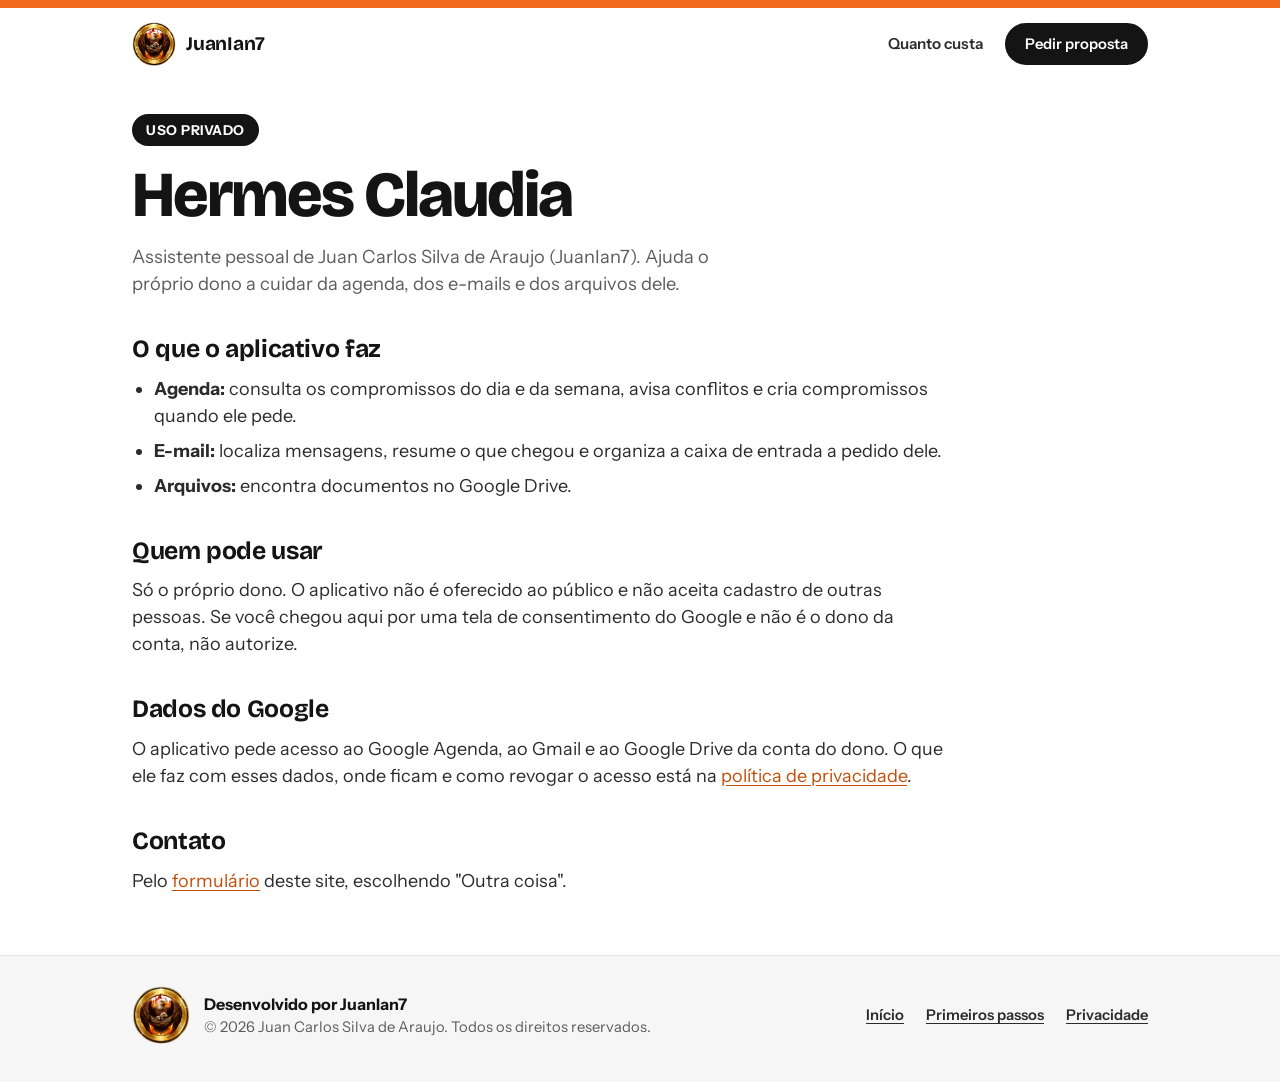
==== claudia/index.html @ cfa9f8a8 "Portfólio JuanIan7: primeira versão (prévia local, formulário em modo de prévia) Co-Authored-By: Cla" ====
<!doctype html>
<html lang="pt-BR">
<head>
<meta charset="utf-8">
<meta name="viewport" content="width=device-width, initial-scale=1">
<title>Hermes Claudia · assistente pessoal de uso privado</title>
<meta name="description" content="Página do aplicativo Hermes Claudia, assistente pessoal de uso privado de Juan Carlos Silva de Araujo (JuanIan7).">
<meta name="author" content="JuanIan7 (https://github.com/JuanIan7)">
<meta name="copyright" content="© 2026 Juan Carlos Silva de Araujo. Todos os direitos reservados.">
<link rel="icon" href="../assets/logo-juanian7.png">
<link rel="preconnect" href="https://fonts.googleapis.com">
<link rel="preconnect" href="https://fonts.gstatic.com" crossorigin>
<link href="https://fonts.googleapis.com/css2?family=Bricolage+Grotesque:opsz,wght@12..96,600..800&family=Instrument+Sans:wght@400..700&display=swap" rel="stylesheet">
<link rel="stylesheet" href="../assets/estilo.css">
</head>
<body>

<header class="topo">
  <div class="dentro">
    <a class="marca" href="../"><img src="../assets/logo-juanian7.png" alt="" width="44" height="44">JuanIan7</a>
    <nav aria-label="Seções">
      <a class="so-grande" href="../#precos">Quanto custa</a>
      <a class="botao pequeno" href="../#pedido">Pedir proposta</a>
    </nav>
  </div>
</header>

<main class="pagina">
  <div class="dentro">

    <span class="selo-privado">Uso privado</span>
    <h1>Hermes Claudia</h1>
    <p class="lide">Assistente pessoal de Juan Carlos Silva de Araujo (JuanIan7). Ajuda o próprio dono a cuidar da agenda, dos e-mails e dos arquivos dele.</p>

    <div class="texto">
      <h2>O que o aplicativo faz</h2>
      <ul>
        <li><b>Agenda:</b> consulta os compromissos do dia e da semana, avisa conflitos e cria compromissos quando ele pede.</li>
        <li><b>E-mail:</b> localiza mensagens, resume o que chegou e organiza a caixa de entrada a pedido dele.</li>
        <li><b>Arquivos:</b> encontra documentos no Google Drive.</li>
      </ul>

      <h2>Quem pode usar</h2>
      <p>Só o próprio dono. O aplicativo não é oferecido ao público e não aceita cadastro de outras pessoas. Se você chegou aqui por uma tela de consentimento do Google e não é o dono da conta, não autorize.</p>

      <h2>Dados do Google</h2>
      <p>O aplicativo pede acesso ao Google Agenda, ao Gmail e ao Google Drive da conta do dono. O que ele faz com esses dados, onde ficam e como revogar o acesso está na <a href="../privacidade/#claudia">política de privacidade</a>.</p>

      <h2>Contato</h2>
      <p>Pelo <a href="../#pedido">formulário</a> deste site, escolhendo "Outra coisa".</p>
    </div>
  </div>
</main>

<footer class="rodape">
  <div class="dentro">
    <div class="assinatura">
      <img src="../assets/logo-juanian7.png" alt="Logo JuanIan7" width="58" height="58">
      <div>
        <a href="https://github.com/JuanIan7" rel="author">Desenvolvido por JuanIan7</a><br>
        © 2026 Juan Carlos Silva de Araujo. Todos os direitos reservados.
      </div>
    </div>
    <nav aria-label="Rodapé">
      <a href="../">Início</a>
      <a href="../comecar/">Primeiros passos</a>
      <a href="../privacidade/">Privacidade</a>
    </nav>
  </div>
</footer>
</body>
</html>
---- assets/estilo.css ----
/* Portfólio JuanIan7. Tema claro: laranja, branco, preto e cinza. Feito primeiro para o celular. */
:root {
  --laranja: #F26A1B;
  --laranja-escuro: #C24E0A;   /* texto laranja sobre branco, com contraste */
  --laranja-claro: #FFF1E7;
  --preto: #141414;
  --texto: #2B2B2B;
  --cinza: #5C5C5C;
  --linha: #E3E3E3;
  --fundo: #F6F6F6;
  --branco: #FFFFFF;
  --titulo: "Bricolage Grotesque", "Arial Narrow", "Helvetica Neue", Arial, sans-serif;
  --corpo: "Instrument Sans", -apple-system, "Segoe UI", Roboto, "Helvetica Neue", Arial, sans-serif;
  --largura: 1080px;
  --raio: 18px;
}
* { box-sizing: border-box; }
html { scroll-behavior: smooth; -webkit-text-size-adjust: 100%; }
body { margin: 0; background: var(--branco); color: var(--texto); font-family: var(--corpo); font-size: 17px; line-height: 1.5; }
img, svg, video { max-width: 100%; display: block; }
a { color: var(--laranja-escuro); text-underline-offset: 3px; }
a:focus-visible, button:focus-visible, input:focus-visible, select:focus-visible, textarea:focus-visible, summary:focus-visible, .escolha:focus-within {
  outline: 3px solid var(--preto); outline-offset: 3px;
}
h1, h2, h3 { font-family: var(--titulo); color: var(--preto); line-height: 1.04; margin: 0; letter-spacing: -0.02em; font-weight: 700; }
h2 { font-size: clamp(2rem, 6.4vw, 3.1rem); }
h3 { font-size: 1.3rem; letter-spacing: -0.01em; line-height: 1.15; }
p { margin: 0; }
.dentro { width: 100%; max-width: var(--largura); margin: 0 auto; padding: 0 20px; }
.sr { position: absolute; width: 1px; height: 1px; overflow: hidden; clip: rect(0 0 0 0); white-space: nowrap; }

/* Topo */
.topo { border-top: 8px solid var(--laranja); }
.topo .dentro { display: flex; align-items: center; justify-content: space-between; gap: 16px; padding-top: 14px; padding-bottom: 14px; }
.marca { display: flex; align-items: center; gap: 10px; text-decoration: none; color: var(--preto); font-family: var(--titulo); font-weight: 700; font-size: 1.2rem; letter-spacing: -0.01em; }
.marca img { width: 44px; height: 44px; }
.topo nav { display: flex; align-items: center; gap: 22px; }
.topo nav a { color: var(--texto); text-decoration: none; font-weight: 600; font-size: .95rem; }
.topo nav a:hover { color: var(--laranja-escuro); }
.topo nav a.so-grande { display: none; }
.botao { display: inline-flex; align-items: center; justify-content: center; gap: 10px; min-height: 52px; padding: 0 24px; border-radius: 999px; border: 2px solid var(--preto); background: var(--preto); color: var(--branco) !important; font-family: var(--corpo); font-weight: 700; font-size: 1rem; text-decoration: none; cursor: pointer; }
.botao:hover { background: var(--laranja-escuro); border-color: var(--laranja-escuro); }
.botao.pequeno { min-height: 42px; padding: 0 18px; font-size: .92rem; }
.botao.claro { background: var(--branco); color: var(--preto) !important; }
.botao.claro:hover { background: var(--laranja-claro); border-color: var(--preto); }
.botao svg { width: 20px; height: 20px; fill: none; stroke: currentColor; stroke-width: 2.4; stroke-linecap: round; stroke-linejoin: round; }

/* Abertura: a primeira pergunta do pedido */
.abertura { padding: 34px 0 54px; }
.abertura h1 { font-size: clamp(3rem, 13.5vw, 7rem); font-weight: 800; letter-spacing: -0.045em; line-height: .92; max-width: 11ch; }
.abertura h1 span { color: var(--laranja); }
.abertura .apoio { margin-top: 20px; font-size: 1.15rem; color: var(--cinza); max-width: 34ch; }
.escolhas { list-style: none; margin: 30px 0 0; padding: 0; display: grid; grid-template-columns: 1fr 1fr; gap: 12px; }
.escolhas a { display: flex; flex-direction: column; justify-content: space-between; gap: 22px; min-height: 148px; height: 100%; padding: 16px; border: 2px solid var(--preto); border-radius: var(--raio); background: var(--branco); color: var(--preto); text-decoration: none; transition: background .15s, transform .15s; }
.escolhas a:hover { background: var(--laranja-claro); transform: translateY(-3px); }
.escolhas a .ic { width: 46px; height: 46px; border-radius: 12px; background: var(--laranja); display: grid; place-items: center; }
.escolhas a .ic svg { width: 26px; height: 26px; fill: none; stroke: var(--branco); stroke-width: 2.2; stroke-linecap: round; stroke-linejoin: round; }
.escolhas a b { display: block; font-family: var(--titulo); font-size: 1.18rem; line-height: 1.08; letter-spacing: -0.01em; }
.escolhas a small { display: block; margin-top: 5px; font-size: .86rem; color: var(--cinza); line-height: 1.25; }

/* Seções */
.secao { padding: 58px 0; }
.secao.cinza { background: var(--fundo); }
.secao .abre { max-width: 30ch; margin-bottom: 30px; }
.secao .abre p { margin-top: 12px; color: var(--cinza); font-size: 1.08rem; max-width: 40ch; }

/* O que já fiz */
.feitos { display: grid; gap: 16px; }
.feito { background: var(--branco); border: 1px solid var(--linha); border-radius: var(--raio); overflow: hidden; }
.feito .quadro { background: var(--fundo); border-bottom: 1px solid var(--linha); padding: 18px 18px 0; }
.feito .quadro svg { width: 100%; height: auto; border-radius: 10px 10px 0 0; box-shadow: 0 -2px 18px rgba(0,0,0,.08); }
.feito .txt { padding: 18px; }
.feito .txt p { margin-top: 8px; color: var(--cinza); font-size: .98rem; }
.feito .txt .n { display: inline-block; margin-top: 12px; font-weight: 700; color: var(--preto); font-size: .9rem; background: var(--laranja-claro); border-radius: 999px; padding: 4px 12px; }

/* Preços */
.precos { display: grid; gap: 16px; }
.preco { border: 2px solid var(--preto); border-radius: var(--raio); padding: 22px; background: var(--branco); }
.preco .rot { font-weight: 700; font-size: .95rem; color: var(--cinza); }
.preco .val { font-family: var(--titulo); font-weight: 800; color: var(--preto); font-size: clamp(2.1rem, 8.6vw, 3rem); letter-spacing: -0.03em; line-height: 1; margin: 12px 0 10px; font-variant-numeric: tabular-nums; }
.preco .val small { font-size: .42em; font-weight: 600; letter-spacing: 0; color: var(--cinza); }
.preco p { color: var(--cinza); font-size: .98rem; }
.preco.destaque { background: var(--laranja); border-color: var(--laranja); }
.preco.destaque .rot, .preco.destaque p { color: #2a1203; }
.nota-precos { margin-top: 18px; color: var(--cinza); font-size: .95rem; max-width: 62ch; }

/* Como funciona: é uma sequência de verdade, por isso tem número */
.passos { list-style: none; margin: 0; padding: 0; counter-reset: passo; display: grid; gap: 0; }
.passos li { counter-increment: passo; display: grid; grid-template-columns: 54px 1fr; gap: 16px; padding: 20px 0; border-top: 1px solid var(--linha); }
.passos li:last-child { border-bottom: 1px solid var(--linha); }
.passos li::before { content: counter(passo); font-family: var(--titulo); font-weight: 800; font-size: 2.4rem; line-height: .9; color: var(--laranja); }
.passos li p { color: var(--cinza); margin-top: 6px; }

/* Fica no seu nome */
.seu { display: grid; gap: 26px; }
.seu ul { list-style: none; margin: 0; padding: 0; display: grid; gap: 12px; }
.seu li { display: grid; grid-template-columns: 44px 1fr; gap: 14px; align-items: center; background: var(--branco); border: 1px solid var(--linha); border-radius: 14px; padding: 14px 16px; font-weight: 600; color: var(--preto); }
.seu li span { width: 44px; height: 44px; border-radius: 50%; background: var(--laranja-claro); display: grid; place-items: center; }
.seu li svg { width: 24px; height: 24px; fill: none; stroke: var(--laranja-escuro); stroke-width: 2.2; stroke-linecap: round; stroke-linejoin: round; }
.seu li small { display: block; font-weight: 500; color: var(--cinza); font-size: .92rem; }

/* Pedido (tema claro: fundo laranja bem claro, campos brancos, escolha marcada em laranja) */
.pedido { background: var(--laranja-claro); border-top: 8px solid var(--laranja); }
form { display: grid; gap: 22px; }
fieldset { border: 0; margin: 0; padding: 0; min-width: 0; }
legend, label.rot { display: block; font-weight: 700; color: var(--preto); margin-bottom: 10px; padding: 0; font-size: 1rem; }
label.rot small, legend small { font-weight: 500; color: var(--cinza); }
.opcoes { display: grid; grid-template-columns: 1fr 1fr; gap: 10px; }
.escolha { position: relative; display: flex; align-items: center; min-height: 54px; padding: 10px 14px; border: 2px solid #B9B9B9; border-radius: 14px; background: var(--branco); color: var(--preto); font-weight: 600; font-size: .95rem; line-height: 1.2; cursor: pointer; }
.escolha input { position: absolute; opacity: 0; inset: 0; margin: 0; cursor: pointer; }
.escolha:has(input:checked) { background: var(--laranja); border-color: var(--preto); color: var(--preto); font-weight: 700; }
.campo input, .campo select, .campo textarea { width: 100%; min-height: 54px; padding: 14px 16px; border-radius: 14px; border: 2px solid #B9B9B9; background: var(--branco); color: var(--preto); font: inherit; }
.campo textarea { min-height: 130px; resize: vertical; }
.campo input::placeholder, .campo textarea::placeholder { color: #8A8A8A; }
.campo input:focus-visible, .campo select:focus-visible, .campo textarea:focus-visible { border-color: var(--preto); }
.dupla { display: grid; gap: 22px; }
.aceite { display: grid; grid-template-columns: 26px 1fr; gap: 12px; align-items: start; color: var(--texto); font-size: .95rem; }
.aceite input { width: 24px; height: 24px; accent-color: var(--laranja-escuro); margin: 2px 0 0; }
.pote { position: absolute; left: -9999px; }
.pedido .botao { min-height: 60px; font-size: 1.08rem; width: 100%; }
.pedido .botao[disabled] { opacity: .6; cursor: wait; }
.aviso-form { border-radius: 14px; padding: 16px 18px; font-weight: 600; display: none; }
.aviso-form.erro { display: block; background: var(--branco); border: 2px solid #B3261E; color: #8C1D18; }
.aviso-form.ok { display: block; background: var(--branco); color: var(--preto); border: 2px solid var(--preto); }
.aviso-form.ok h3 { margin-bottom: 8px; }
.aviso-form pre { white-space: pre-wrap; font: inherit; font-weight: 500; font-size: .94rem; margin: 10px 0 0; color: var(--texto); }
.previa { display: none; margin-bottom: 22px; background: var(--branco); border-left: 6px solid var(--preto); border-radius: 10px; padding: 14px 16px; font-size: .95rem; color: var(--texto); max-width: 760px; }
.previa.mostra { display: block; }

/* Já sou cliente */
.cliente { display: grid; gap: 18px; align-items: center; border: 2px solid var(--preto); border-radius: var(--raio); padding: 24px; }
.cliente p { color: var(--cinza); margin-top: 8px; }

/* Rodapé com a assinatura */
.rodape { border-top: 1px solid var(--linha); background: var(--fundo); padding: 30px 0 38px; font-size: .92rem; color: var(--cinza); }
.rodape .dentro { display: grid; gap: 18px; }
.assinatura { display: flex; align-items: center; gap: 14px; }
.assinatura img { width: 58px; height: 58px; }
.assinatura a { font-weight: 700; color: var(--preto); text-decoration: none; font-size: 1rem; }
.assinatura a:hover { color: var(--laranja-escuro); text-decoration: underline; }
.rodape nav { display: flex; flex-wrap: wrap; gap: 8px 22px; }
.rodape nav a { color: var(--texto); font-weight: 600; }

/* Páginas de texto (privacidade, Claudia, primeiros passos) */
.pagina { padding: 34px 0 60px; }
.pagina h1 { font-size: clamp(2.3rem, 8.5vw, 4rem); font-weight: 800; letter-spacing: -0.035em; line-height: .98; max-width: 16ch; }
.pagina .lide { margin-top: 16px; font-size: 1.14rem; color: var(--cinza); max-width: 52ch; }
.texto { max-width: 68ch; margin-top: 34px; }
.texto h2 { font-size: 1.55rem; letter-spacing: -0.015em; margin: 38px 0 12px; line-height: 1.12; }
.texto p, .texto li { color: var(--texto); }
.texto p + p { margin-top: 12px; }
.texto ul { padding-left: 22px; margin: 10px 0 0; display: grid; gap: 8px; }
.texto .data { color: var(--cinza); font-size: .95rem; }
.caixa { margin-top: 24px; background: var(--laranja-claro); border: 2px solid var(--laranja); border-radius: var(--raio); padding: 20px; color: var(--preto); }
.caixa h3 { margin-bottom: 8px; }
.caixa p + p { margin-top: 8px; }
.videos { display: grid; gap: 34px; margin-top: 34px; }
.video h2 { font-size: 1.7rem; margin-bottom: 8px; }
.video > p { color: var(--cinza); margin-bottom: 16px; max-width: 56ch; }
.video video { width: 100%; aspect-ratio: 16 / 9; border-radius: var(--raio); border: 1px solid var(--linha); background: var(--fundo); }
.video .acoes { display: flex; flex-wrap: wrap; gap: 12px; margin-top: 16px; }
.selo-privado { display: inline-block; font-weight: 700; font-size: .85rem; letter-spacing: .04em; text-transform: uppercase; background: var(--preto); color: var(--branco); border-radius: 999px; padding: 6px 14px; margin-bottom: 18px; }

@media (min-width: 720px) {
  body { font-size: 18px; }
  .dentro { padding: 0 32px; }
  .topo nav a.so-grande { display: inline; }
  .abertura { padding: 56px 0 76px; }
  .escolhas { grid-template-columns: repeat(3, 1fr); gap: 16px; margin-top: 44px; }
  .escolhas a { min-height: 176px; padding: 20px; }
  .escolhas a b { font-size: 1.4rem; }
  .secao { padding: 84px 0; }
  .feitos { grid-template-columns: 1fr 1fr; gap: 22px; }
  .precos { grid-template-columns: 1.15fr 1fr 1fr; align-items: stretch; }
  .passos { grid-template-columns: 1fr 1fr; column-gap: 44px; }
  .passos li:nth-last-child(2) { border-bottom: 1px solid var(--linha); }
  .seu { grid-template-columns: 1fr 1.1fr; gap: 50px; align-items: center; }
  .dupla { grid-template-columns: 1fr 1fr; }
  .opcoes.tres { grid-template-columns: repeat(3, 1fr); }
  .pedido form { max-width: 760px; }
  .pedido .botao { width: auto; padding: 0 40px; justify-self: start; }
  .cliente { grid-template-columns: 1fr auto; padding: 32px; }
  .rodape .dentro { grid-template-columns: 1fr auto; align-items: center; }
  .videos { grid-template-columns: 1fr 1fr; gap: 32px; }
}
@media (prefers-reduced-motion: reduce) {
  html { scroll-behavior: auto; }
  .escolhas a { transition: none; }
  .escolhas a:hover { transform: none; }
}

.preco.destaque .val small { color: #2a1203; }
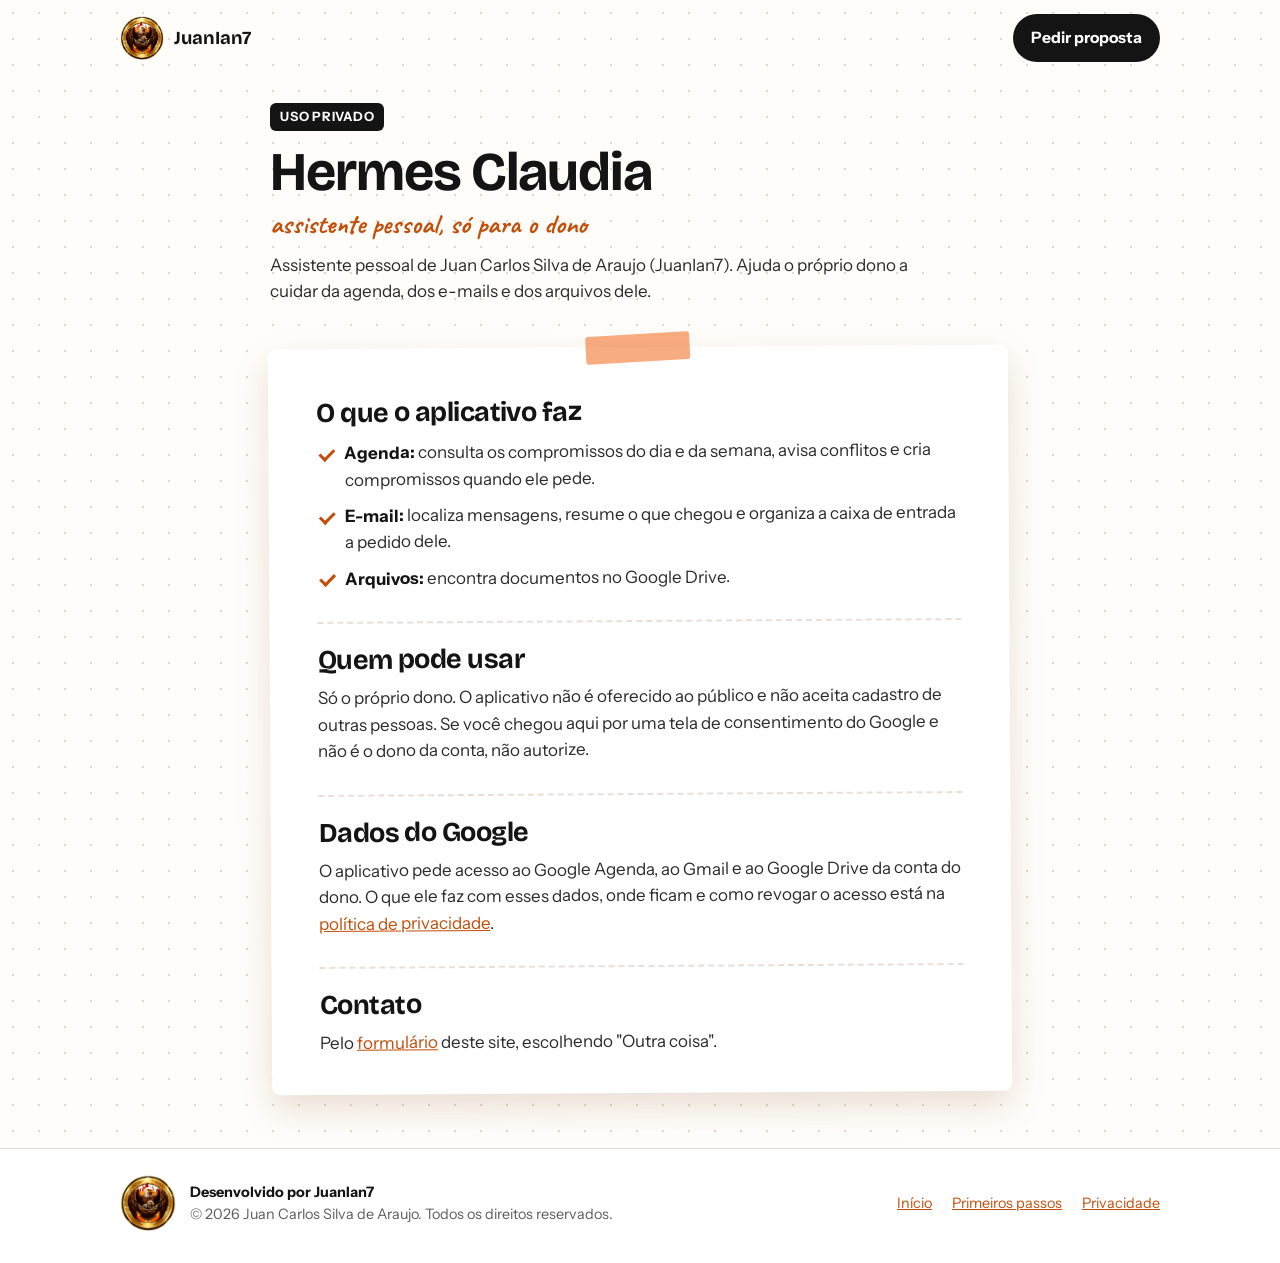
==== commit 6e33dd83: "Portfólio: páginas internas no estilo mural; opções de layout não escolhidas saem do site (movidas p" ====
--- a/claudia/index.html
+++ b/claudia/index.html
@@ -10,29 +10,27 @@
 <link rel="icon" href="../assets/logo-juanian7.png">
 <link rel="preconnect" href="https://fonts.googleapis.com">
 <link rel="preconnect" href="https://fonts.gstatic.com" crossorigin>
-<link href="https://fonts.googleapis.com/css2?family=Bricolage+Grotesque:opsz,wght@12..96,600..800&family=Instrument+Sans:wght@400..700&display=swap" rel="stylesheet">
-<link rel="stylesheet" href="../assets/estilo.css">
+<link href="https://fonts.googleapis.com/css2?family=Bricolage+Grotesque:opsz,wght@12..96,600..800&family=Caveat:wght@600;700&family=Instrument+Sans:wght@400..700&display=swap" rel="stylesheet">
+<link rel="stylesheet" href="../assets/paginas.css">
 </head>
 <body>
 
 <header class="topo">
   <div class="dentro">
     <a class="marca" href="../"><img src="../assets/logo-juanian7.png" alt="" width="44" height="44">JuanIan7</a>
-    <nav aria-label="Seções">
-      <a class="so-grande" href="../#precos">Quanto custa</a>
-      <a class="botao pequeno" href="../#pedido">Pedir proposta</a>
-    </nav>
+    <a class="botao" href="../#pedido">Pedir proposta</a>
   </div>
 </header>
 
-<main class="pagina">
-  <div class="dentro">
-
-    <span class="selo-privado">Uso privado</span>
-    <h1>Hermes Claudia</h1>
-    <p class="lide">Assistente pessoal de Juan Carlos Silva de Araujo (JuanIan7). Ajuda o próprio dono a cuidar da agenda, dos e-mails e dos arquivos dele.</p>
-
-    <div class="texto">
+<main>
+  <div class="dentro estreito">
+    <div class="cabeca">
+      <span class="selo">Uso privado</span>
+      <h1>Hermes Claudia</h1>
+      <span class="mao">assistente pessoal, só para o dono</span>
+      <p class="lide">Assistente pessoal de Juan Carlos Silva de Araujo (JuanIan7). Ajuda o próprio dono a cuidar da agenda, dos e-mails e dos arquivos dele.</p>
+    </div>
+    <div class="folha fita">
       <h2>O que o aplicativo faz</h2>
       <ul>
         <li><b>Agenda:</b> consulta os compromissos do dia e da semana, avisa conflitos e cria compromissos quando ele pede.</li>
@@ -54,18 +52,9 @@
 
 <footer class="rodape">
   <div class="dentro">
-    <div class="assinatura">
-      <img src="../assets/logo-juanian7.png" alt="Logo JuanIan7" width="58" height="58">
-      <div>
-        <a href="https://github.com/JuanIan7" rel="author">Desenvolvido por JuanIan7</a><br>
-        © 2026 Juan Carlos Silva de Araujo. Todos os direitos reservados.
-      </div>
-    </div>
-    <nav aria-label="Rodapé">
-      <a href="../">Início</a>
-      <a href="../comecar/">Primeiros passos</a>
-      <a href="../privacidade/">Privacidade</a>
-    </nav>
+    <img src="../assets/logo-juanian7.png" alt="Logo JuanIan7" width="56" height="56">
+    <div><a class="nome" href="https://github.com/JuanIan7" rel="author">Desenvolvido por JuanIan7</a><br>© 2026 Juan Carlos Silva de Araujo. Todos os direitos reservados.</div>
+    <nav aria-label="Rodapé"><a href="../">Início</a><a href="../comecar/">Primeiros passos</a><a href="../privacidade/">Privacidade</a></nav>
   </div>
 </footer>
 </body>
--- a/assets/paginas.css
+++ b/assets/paginas.css
@@ -0,0 +1,76 @@
+/* Páginas internas do portfólio (primeiros passos, privacidade, Claudia), no mesmo estilo mural da página principal.
+   Desenvolvido por JuanIan7 (https://github.com/JuanIan7). © 2026 Juan Carlos Silva de Araujo. Todos os direitos reservados. */
+:root { --laranja:#F26A1B; --escuro:#C24E0A; --claro:#FFF1E7; --preto:#141414; --texto:#2B2B2B; --cinza:#5C5C5C; --papel:#FFFDFA; --linha:#EADFD6;
+  --titulo:"Bricolage Grotesque","Helvetica Neue",Arial,sans-serif; --corpo:"Instrument Sans",-apple-system,"Segoe UI",Roboto,Arial,sans-serif; --mao:"Caveat","Bradley Hand",cursive;
+  --sombra:0 14px 34px rgba(120,60,10,.16); }
+* { box-sizing:border-box; }
+html { scroll-behavior:smooth; -webkit-text-size-adjust:100%; }
+body { margin:0; color:var(--texto); font-family:var(--corpo); font-size:17px; line-height:1.55;
+  background:var(--papel) radial-gradient(circle, #E6D6C8 1.3px, transparent 1.6px) 0 0 / 26px 26px; }
+img, svg, video { max-width:100%; height:auto; display:block; }
+a { color:var(--escuro); }
+a:focus-visible, button:focus-visible { outline:3px solid var(--preto); outline-offset:3px; }
+h1, h2, h3 { font-family:var(--titulo); color:var(--preto); margin:0; letter-spacing:-.02em; line-height:1.08; }
+p { margin:0; }
+.dentro { max-width:1080px; margin:0 auto; padding:0 20px; }
+.estreito { max-width:780px; margin:0 auto; }
+.fita { position:relative; }
+.fita::before { content:""; position:absolute; top:-13px; left:50%; width:104px; height:28px; margin-left:-52px; background:rgba(242,106,27,.55); transform:rotate(-3deg); border-radius:3px; z-index:2; }
+.botao { display:inline-flex; align-items:center; justify-content:center; min-height:48px; padding:0 22px; border-radius:999px; background:var(--preto); color:#fff !important; font-weight:700; text-decoration:none; border:0; cursor:pointer; font-family:var(--corpo); font-size:.98rem; text-align:center; }
+.botao:hover { background:var(--escuro); }
+.botao.laranja { background:var(--laranja); color:var(--preto) !important; }
+.botao.laranja:hover { background:var(--preto); color:#fff !important; }
+
+/* Topo */
+.topo .dentro { display:flex; align-items:center; justify-content:space-between; gap:12px; padding-top:14px; padding-bottom:6px; }
+.marca { display:flex; align-items:center; gap:10px; text-decoration:none; color:var(--preto); font-family:var(--titulo); font-weight:700; font-size:1.15rem; }
+.marca img { width:44px; height:44px; }
+.topo .botao { white-space:nowrap; padding:0 18px; }
+
+/* Abertura da página: título e uma linha escrita à mão */
+.cabeca { padding:34px 0 8px; }
+.cabeca h1 { font-size:clamp(2.2rem, 8vw, 3.4rem); }
+.cabeca .mao { display:block; font-family:var(--mao); font-weight:700; font-size:1.7rem; color:var(--escuro); line-height:1.05; margin-top:8px; }
+.cabeca .lide { margin-top:14px; max-width:60ch; color:var(--texto); }
+.selo { display:inline-block; font-weight:700; font-size:.8rem; letter-spacing:.06em; text-transform:uppercase; background:var(--preto); color:#fff; border-radius:6px; padding:4px 10px; margin-bottom:12px; }
+
+/* Folha de texto: papel branco preso com fita */
+.folha { background:#fff; border-radius:8px; box-shadow:var(--sombra); padding:34px 22px 28px; margin:34px 0 10px; }
+.folha h2 { font-size:clamp(1.35rem, 4.6vw, 1.7rem); margin:30px 0 10px; padding-top:22px; border-top:2px dashed var(--linha); }
+.folha h2:first-of-type { margin-top:6px; padding-top:0; border-top:0; }
+.folha p + p { margin-top:10px; }
+.folha ul { list-style:none; margin:12px 0 14px; padding:0; display:grid; gap:10px; }
+.folha li { padding-left:28px; position:relative; }
+.folha li::before { content:""; position:absolute; left:3px; top:.5em; width:12px; height:6px; border-left:3px solid var(--escuro); border-bottom:3px solid var(--escuro); transform:rotate(-45deg); }
+.folha li b { color:var(--preto); }
+.data { font-family:var(--mao); font-weight:700; font-size:1.35rem; color:var(--escuro); }
+.aviso { margin-top:18px; background:var(--claro); border-left:5px solid var(--laranja); border-radius:10px; padding:12px 14px; font-weight:600; color:var(--preto); }
+
+/* Vídeos: cada um num cartão tipo polaroide */
+.videos { display:grid; gap:44px; margin:40px 0 10px; }
+.video { background:#fff; border-radius:8px; box-shadow:var(--sombra); padding:14px 14px 20px; }
+.video:nth-child(odd) { transform:rotate(-.8deg); } .video:nth-child(even) { transform:rotate(.8deg); }
+.video video { width:100%; border-radius:6px; background:#000; aspect-ratio:16/9; }
+.video .num { font-family:var(--mao); font-weight:700; font-size:1.6rem; color:var(--escuro); display:block; margin:16px 4px 2px; line-height:1; }
+.video h2 { font-size:1.4rem; margin:0 4px; }
+.video p { color:var(--cinza); margin:8px 4px 0; }
+.video .acoes { margin:16px 4px 0; }
+
+/* Bilhete de transparência */
+.bilhete { background:#FFE9D6; border-radius:4px 18px 18px 18px; box-shadow:var(--sombra); padding:24px 22px 20px; margin:44px 0 10px; transform:rotate(-1deg); }
+.bilhete h3 { font-family:var(--mao); font-size:1.9rem; color:var(--escuro); letter-spacing:0; margin-bottom:8px; }
+.bilhete p + p { margin-top:8px; }
+
+/* Rodapé (igual ao da página principal) */
+.rodape { margin-top:56px; background:#fff; border-top:1px solid var(--linha); padding:26px 0 32px; font-size:.9rem; color:var(--cinza); }
+.rodape .dentro { display:flex; gap:14px; align-items:center; flex-wrap:wrap; }
+.rodape img { width:56px; height:56px; }
+.rodape a.nome { font-weight:700; color:var(--preto); text-decoration:none; }
+.rodape nav { width:100%; display:flex; flex-wrap:wrap; gap:8px 20px; }
+
+@media (min-width:760px) {
+  .folha { padding:44px 48px 38px; transform:rotate(-.35deg); }
+  .videos { grid-template-columns:1fr 1fr; gap:36px; }
+  .rodape nav { width:auto; margin-left:auto; }
+}
+@media (prefers-reduced-motion:reduce) { html { scroll-behavior:auto; } }
